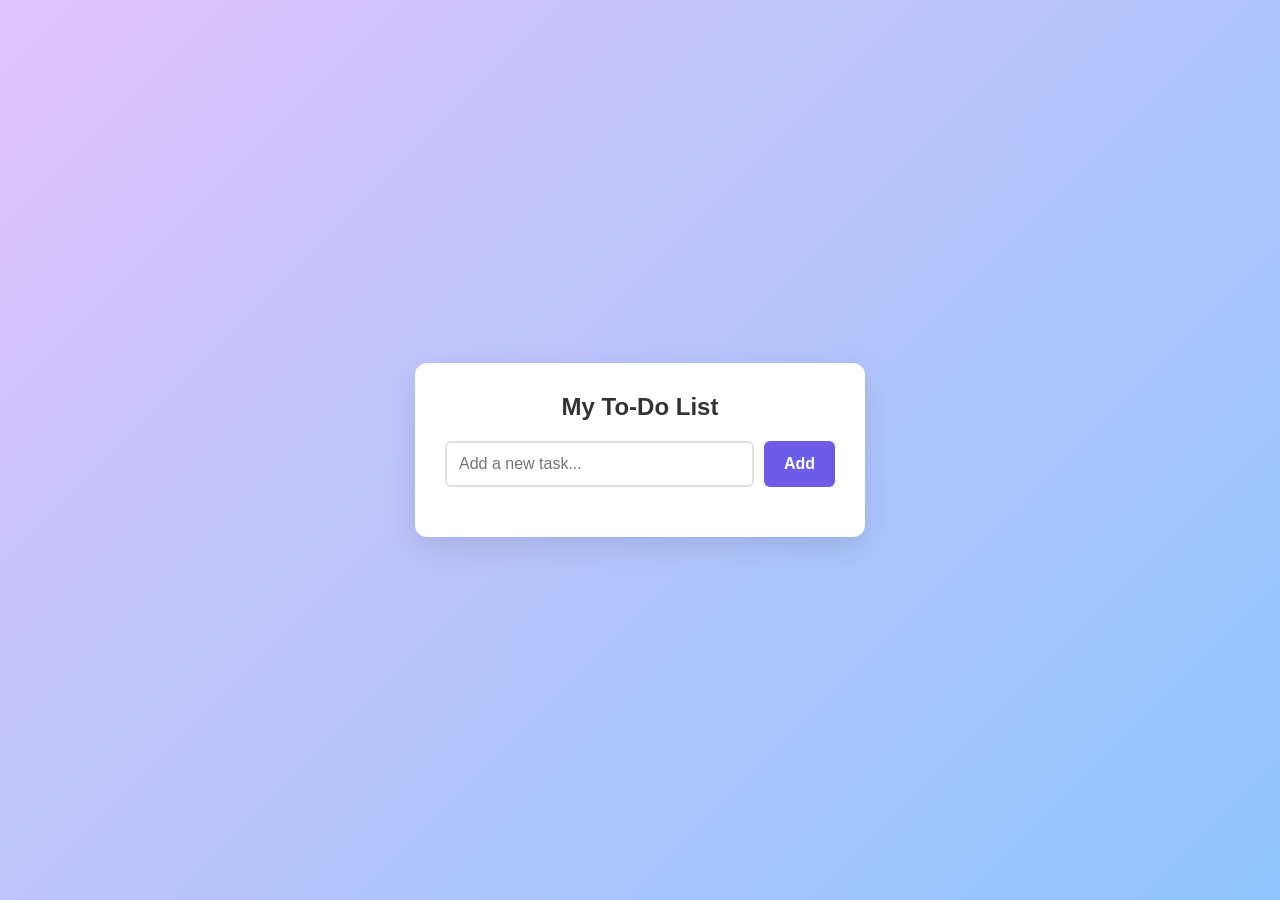
==== index.html @ 4f43413e "Create index.html" ====
<!DOCTYPE html>
<html lang="en">
<head>
    <meta charset="UTF-8">
    <meta name="viewport" content="width=device-width, initial-scale=1.0">
    <title>Modern To-Do List</title>
    <style>
        * {
            margin: 0;
            padding: 0;
            box-sizing: border-box;
            font-family: 'Segoe UI', Tahoma, Geneva, Verdana, sans-serif;
        }

        body {
            background: linear-gradient(135deg, #e0c3fc 0%, #8ec5fc 100%);
            min-height: 100vh;
            display: flex;
            justify-content: center;
            align-items: center;
            padding: 20px;
        }

        .todo-container {
            background: #ffffff;
            width: 100%;
            max-width: 450px;
            padding: 30px;
            border-radius: 12px;
            box-shadow: 0 10px 30px rgba(0, 0, 0, 0.1);
        }

        h2 {
            color: #333;
            margin-bottom: 20px;
            text-align: center;
        }

        .input-section {
            display: flex;
            gap: 10px;
            margin-bottom: 20px;
        }

        #task-input {
            flex: 1;
            padding: 12px;
            border: 2px solid #e0e0e0;
            border-radius: 6px;
            font-size: 16px;
            outline: none;
            transition: border-color 0.3s;
        }

        #task-input:focus {
            border-color: #8ec5fc;
        }

        #add-btn {
            background-color: #6c5ce7;
            color: white;
            border: none;
            padding: 12px 20px;
            border-radius: 6px;
            font-size: 16px;
            cursor: pointer;
            font-weight: 600;
            transition: background 0.3s;
        }

        #add-btn:hover {
            background-color: #5b4bc4;
        }

        #task-list {
            list-style: none;
        }

        .task-item {
            display: flex;
            justify-content: space-between;
            align-items: center;
            background: #f9f9f9;
            padding: 12px;
            border-radius: 6px;
            margin-bottom: 10px;
            border-left: 4px solid #6c5ce7;
            transition: all 0.3s ease;
        }

        .task-item.completed {
            border-left-color: #2ecc71;
            background: #f0fbf5;
            opacity: 0.7;
        }

        .task-item.completed .task-text {
            text-decoration: line-through;
            color: #7f8c8d;
        }

        .task-text {
            flex: 1;
            cursor: pointer;
            margin-right: 10px;
            font-size: 16px;
            word-break: break-all;
        }

        .delete-btn {
            background-color: #ff7675;
            color: white;
            border: none;
            padding: 6px 12px;
            border-radius: 4px;
            cursor: pointer;
            font-size: 14px;
            transition: background 0.3s;
        }

        .delete-btn:hover {
            background-color: #e84393;
        }
    </style>
</head>
<body>

    <div class="todo-container">
        <h2>My To-Do List</h2>
        
        <div class="input-section">
            <input type="text" id="task-input" placeholder="Add a new task..." autocomplete="off">
            <button id="add-btn">Add</button>
        </div>

        <ul id="task-list">
            <!-- Tasks will be added here dynamically -->
        </ul>
    </div>

    <script>
        // DOM Elements
        const taskInput = document.getElementById('task-input');
        const addBtn = document.getElementById('add-btn');
        const taskList = document.getElementById('task-list');

        // Add Task Function
        function addTask() {
            const taskInputValue = taskInput.value.trim();

            if (taskInputValue === '') {
                alert('Please enter a task!');
                return;
            }

            // Create list item (li)
            const li = document.createElement('li');
            li.className = 'task-item';

            // Create span for task text
            const taskText = document.createElement('span');
            taskText.className = 'task-text';
            taskText.innerText = taskInputValue;
            
            // Toggle complete on click
            taskText.addEventListener('click', () => {
                li.classList.toggle('completed');
            });

            // Create delete button
            const deleteBtn = document.createElement('button');
            deleteBtn.className = 'delete-btn';
            deleteBtn.innerText = 'Delete';
            
            // Delete task on click
            deleteBtn.addEventListener('click', () => {
                li.remove();
            });

            // Append elements
            li.appendChild(taskText);
            li.appendChild(deleteBtn);
            taskList.appendChild(li);

            // Clear input box
            taskInput.value = '';
            taskInput.focus();
        }

        // Event Listeners
        addBtn.addEventListener('click', addTask);

        // Allow pressing "Enter" key to add task
        taskInput.addEventListener('keypress', (e) => {
            if (e.key === 'Enter') {
                addTask();
            }
        });
    </script>

</body>
</html>
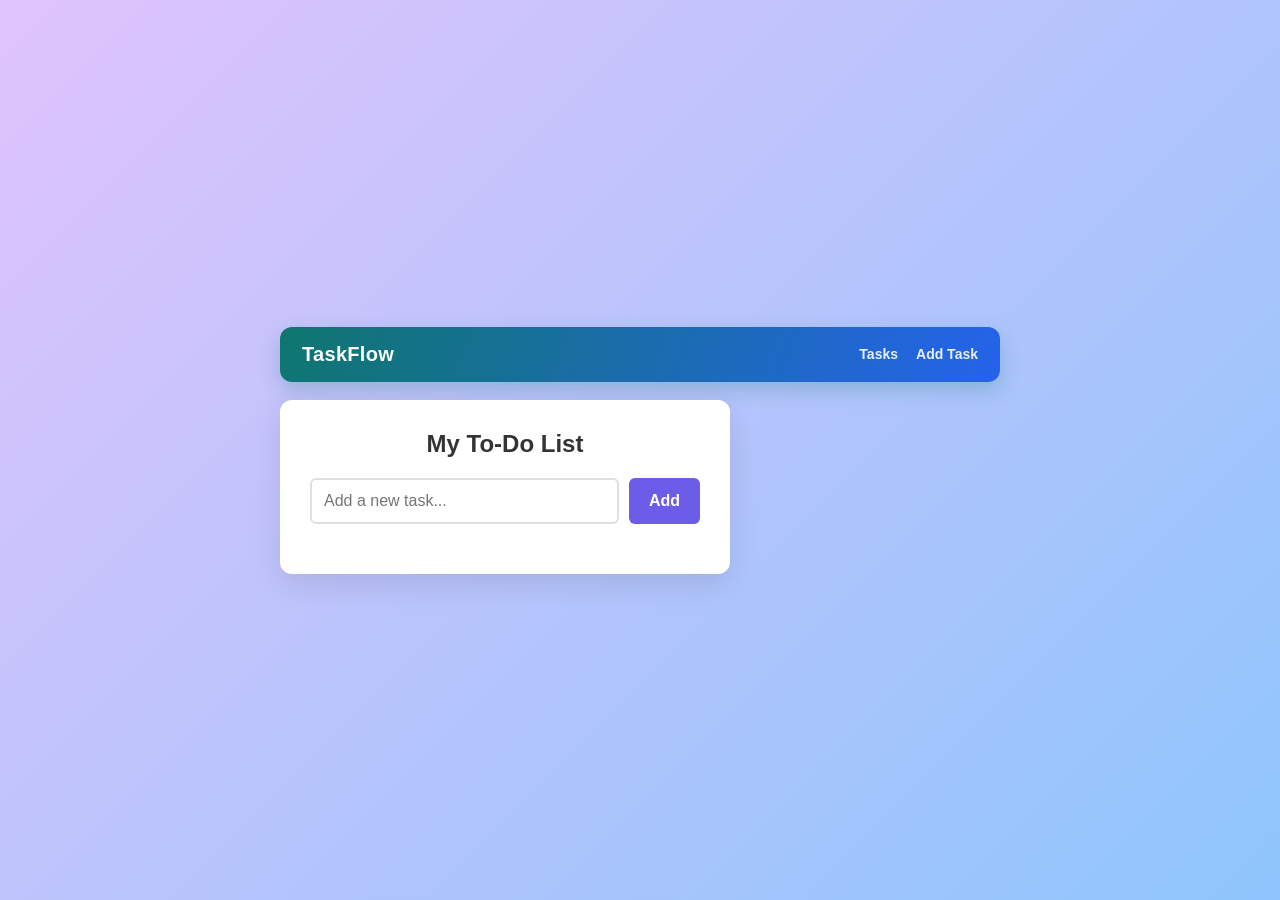
==== commit 06b8754c: "Update index.html" ====
--- a/index.html
+++ b/index.html
@@ -21,6 +21,49 @@
             padding: 20px;
         }
 
+        .app-shell {
+            width: 100%;
+            max-width: 720px;
+        }
+
+        .navbar {
+            display: flex;
+            justify-content: space-between;
+            align-items: center;
+            gap: 20px;
+            margin-bottom: 18px;
+            padding: 16px 22px;
+            color: #ffffff;
+            background: linear-gradient(110deg, #0f766e, #2563eb);
+            border-radius: 12px;
+            box-shadow: 0 8px 20px rgba(15, 118, 110, 0.25);
+        }
+
+        .brand {
+            font-size: 20px;
+            font-weight: 700;
+            letter-spacing: 0.3px;
+        }
+
+        .nav-links {
+            display: flex;
+            gap: 18px;
+            list-style: none;
+        }
+
+        .nav-links a {
+            color: #ffffff;
+            font-size: 14px;
+            font-weight: 600;
+            text-decoration: none;
+            opacity: 0.9;
+            transition: opacity 0.3s;
+        }
+
+        .nav-links a:hover {
+            opacity: 1;
+        }
+
         .todo-container {
             background: #ffffff;
             width: 100%;
@@ -121,21 +164,43 @@
         .delete-btn:hover {
             background-color: #e84393;
         }
+
+        @media (max-width: 480px) {
+            .navbar {
+                align-items: flex-start;
+                flex-direction: column;
+                gap: 10px;
+            }
+
+            .nav-links {
+                gap: 14px;
+            }
+        }
     </style>
 </head>
 <body>
 
-    <div class="todo-container">
-        <h2>My To-Do List</h2>
-        
-        <div class="input-section">
-            <input type="text" id="task-input" placeholder="Add a new task..." autocomplete="off">
-            <button id="add-btn">Add</button>
+    <div class="app-shell">
+        <nav class="navbar" aria-label="Main navigation">
+            <div class="brand">TaskFlow</div>
+            <ul class="nav-links">
+                <li><a href="#task-list">Tasks</a></li>
+                <li><a href="#task-input">Add Task</a></li>
+            </ul>
+        </nav>
+
+        <div class="todo-container">
+            <h2>My To-Do List</h2>
+            
+            <div class="input-section">
+                <input type="text" id="task-input" placeholder="Add a new task..." autocomplete="off">
+                <button id="add-btn">Add</button>
+            </div>
+
+            <ul id="task-list">
+                <!-- Tasks will be added here dynamically -->
+            </ul>
         </div>
-
-        <ul id="task-list">
-            <!-- Tasks will be added here dynamically -->
-        </ul>
     </div>
 
     <script>
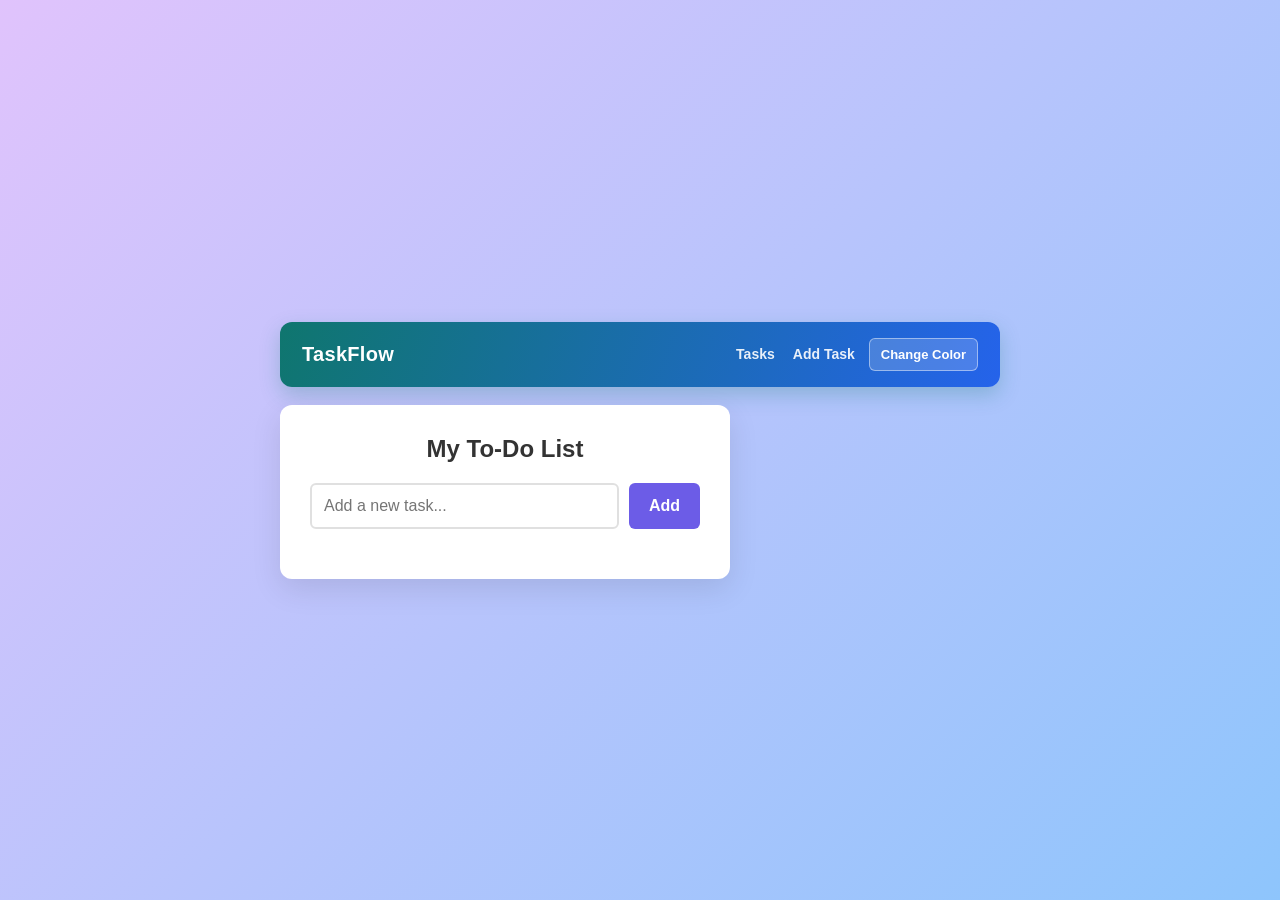
==== commit f004b440: "added navbar and animations" ====
--- a/index.html
+++ b/index.html
@@ -19,6 +19,31 @@
             justify-content: center;
             align-items: center;
             padding: 20px;
+            transition: background 0.6s ease;
+        }
+
+        body.theme-sunset {
+            background: linear-gradient(135deg, #ffd6a5 0%, #ff8fab 100%);
+        }
+
+        body.theme-forest {
+            background: linear-gradient(135deg, #d8f3dc 0%, #74c69d 100%);
+        }
+
+        body.theme-sunset .navbar {
+            background: linear-gradient(110deg, #e85d04, #d00000);
+        }
+
+        body.theme-forest .navbar {
+            background: linear-gradient(110deg, #2d6a4f, #1b4332);
+        }
+
+        body.theme-sunset #add-btn {
+            background-color: #e85d04;
+        }
+
+        body.theme-forest #add-btn {
+            background-color: #2d6a4f;
         }
 
         .app-shell {
@@ -37,12 +62,29 @@
             background: linear-gradient(110deg, #0f766e, #2563eb);
             border-radius: 12px;
             box-shadow: 0 8px 20px rgba(15, 118, 110, 0.25);
+            animation: navReveal 0.7s ease both;
+            overflow: hidden;
+            position: relative;
+        }
+
+        .navbar::after {
+            background: rgba(255, 255, 255, 0.22);
+            content: '';
+            height: 150%;
+            left: -35%;
+            position: absolute;
+            top: -25%;
+            transform: rotate(20deg);
+            width: 18%;
+            animation: navShimmer 4s ease-in-out infinite;
+            pointer-events: none;
         }
 
         .brand {
             font-size: 20px;
             font-weight: 700;
             letter-spacing: 0.3px;
+            animation: brandFloat 3s ease-in-out infinite;
         }
 
         .nav-links {
@@ -64,6 +106,31 @@
             opacity: 1;
         }
 
+        .nav-actions {
+            display: flex;
+            align-items: center;
+            gap: 14px;
+            position: relative;
+            z-index: 1;
+        }
+
+        #color-btn {
+            background: rgba(255, 255, 255, 0.18);
+            border: 1px solid rgba(255, 255, 255, 0.45);
+            border-radius: 6px;
+            color: #ffffff;
+            cursor: pointer;
+            font-size: 13px;
+            font-weight: 600;
+            padding: 8px 11px;
+            transition: background 0.3s, transform 0.3s;
+        }
+
+        #color-btn:hover {
+            background: rgba(255, 255, 255, 0.3);
+            transform: translateY(-2px);
+        }
+
         .todo-container {
             background: #ffffff;
             width: 100%;
@@ -71,6 +138,7 @@
             padding: 30px;
             border-radius: 12px;
             box-shadow: 0 10px 30px rgba(0, 0, 0, 0.1);
+            animation: panelReveal 0.7s 0.15s ease both;
         }
 
         h2 {
@@ -129,6 +197,7 @@
             margin-bottom: 10px;
             border-left: 4px solid #6c5ce7;
             transition: all 0.3s ease;
+            animation: taskReveal 0.35s ease both;
         }
 
         .task-item.completed {
@@ -165,6 +234,40 @@
             background-color: #e84393;
         }
 
+        @keyframes navReveal {
+            from { opacity: 0; transform: translateY(-18px); }
+            to { opacity: 1; transform: translateY(0); }
+        }
+
+        @keyframes panelReveal {
+            from { opacity: 0; transform: translateY(18px); }
+            to { opacity: 1; transform: translateY(0); }
+        }
+
+        @keyframes taskReveal {
+            from { opacity: 0; transform: translateX(-12px); }
+            to { opacity: 1; transform: translateX(0); }
+        }
+
+        @keyframes brandFloat {
+            0%, 100% { transform: translateY(0); }
+            50% { transform: translateY(-2px); }
+        }
+
+        @keyframes navShimmer {
+            0%, 35% { left: -35%; }
+            70%, 100% { left: 120%; }
+        }
+
+        @media (prefers-reduced-motion: reduce) {
+            *, *::before, *::after {
+                animation-duration: 0.01ms !important;
+                animation-iteration-count: 1 !important;
+                scroll-behavior: auto !important;
+                transition-duration: 0.01ms !important;
+            }
+        }
+
         @media (max-width: 480px) {
             .navbar {
                 align-items: flex-start;
@@ -183,10 +286,13 @@
     <div class="app-shell">
         <nav class="navbar" aria-label="Main navigation">
             <div class="brand">TaskFlow</div>
-            <ul class="nav-links">
-                <li><a href="#task-list">Tasks</a></li>
-                <li><a href="#task-input">Add Task</a></li>
-            </ul>
+            <div class="nav-actions">
+                <ul class="nav-links">
+                    <li><a href="#task-list">Tasks</a></li>
+                    <li><a href="#task-input">Add Task</a></li>
+                </ul>
+                <button id="color-btn" type="button" aria-label="Change navbar color">Change Color</button>
+            </div>
         </nav>
 
         <div class="todo-container">
@@ -208,6 +314,9 @@
         const taskInput = document.getElementById('task-input');
         const addBtn = document.getElementById('add-btn');
         const taskList = document.getElementById('task-list');
+        const colorBtn = document.getElementById('color-btn');
+        const themes = ['', 'theme-sunset', 'theme-forest'];
+        let themeIndex = 0;
 
         // Add Task Function
         function addTask() {
@@ -252,6 +361,14 @@
             taskInput.focus();
         }
 
+        // Cycle through the available color palettes.
+        colorBtn.addEventListener('click', () => {
+            document.body.classList.remove(...themes.filter(Boolean));
+            themeIndex = (themeIndex + 1) % themes.length;
+            document.body.classList.add(themes[themeIndex]);
+            colorBtn.textContent = themeIndex === 0 ? 'Change Color' : 'Color ' + (themeIndex + 1);
+        });
+
         // Event Listeners
         addBtn.addEventListener('click', addTask);
 
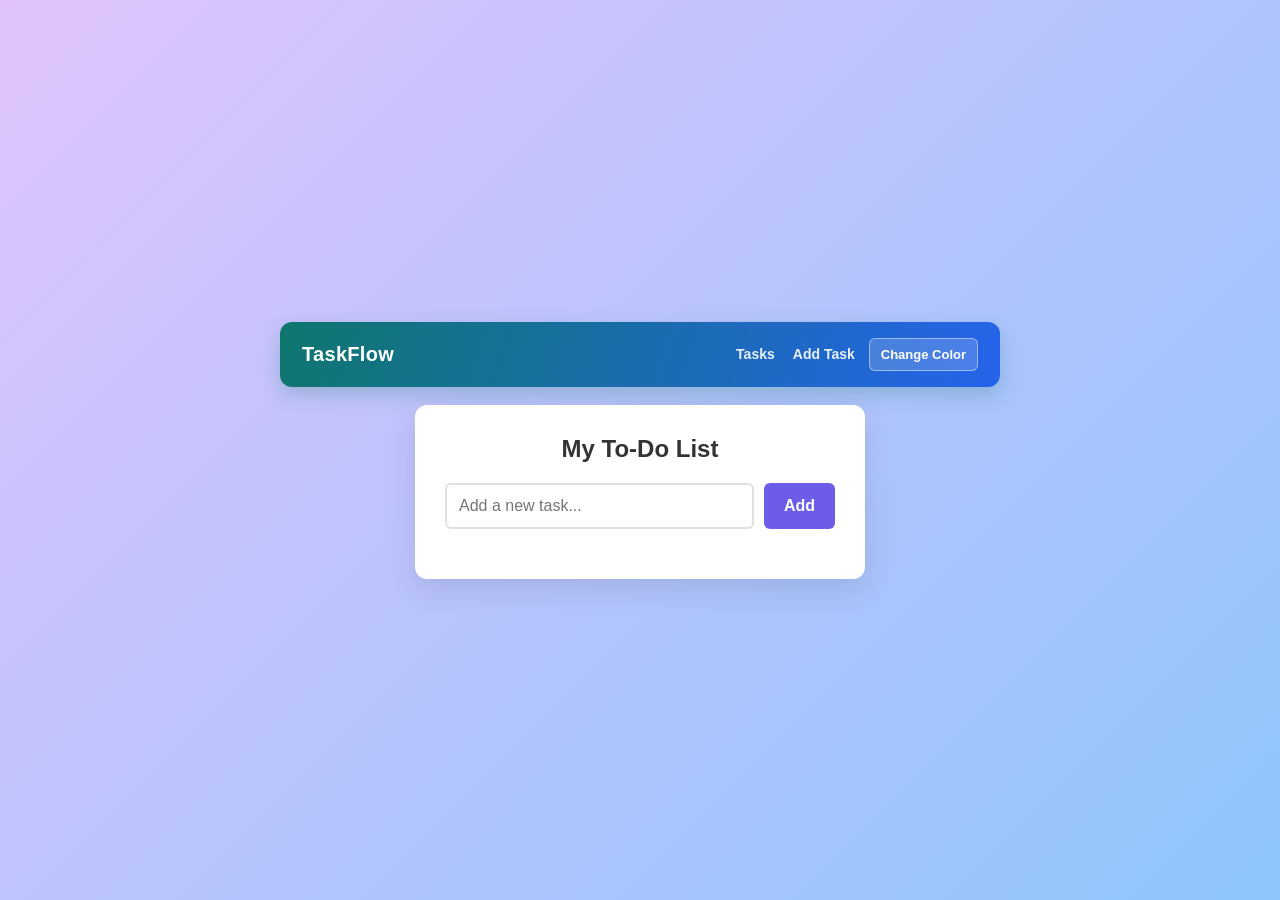
==== commit dbc8afca: "added mongo db" ====
--- a/index.html
+++ b/index.html
@@ -1,384 +1,172 @@
 <!DOCTYPE html>
 <html lang="en">
 <head>
-    <meta charset="UTF-8">
-    <meta name="viewport" content="width=device-width, initial-scale=1.0">
-    <title>Modern To-Do List</title>
-    <style>
-        * {
-            margin: 0;
-            padding: 0;
-            box-sizing: border-box;
-            font-family: 'Segoe UI', Tahoma, Geneva, Verdana, sans-serif;
-        }
-
-        body {
-            background: linear-gradient(135deg, #e0c3fc 0%, #8ec5fc 100%);
-            min-height: 100vh;
-            display: flex;
-            justify-content: center;
-            align-items: center;
-            padding: 20px;
-            transition: background 0.6s ease;
-        }
-
-        body.theme-sunset {
-            background: linear-gradient(135deg, #ffd6a5 0%, #ff8fab 100%);
-        }
-
-        body.theme-forest {
-            background: linear-gradient(135deg, #d8f3dc 0%, #74c69d 100%);
-        }
-
-        body.theme-sunset .navbar {
-            background: linear-gradient(110deg, #e85d04, #d00000);
-        }
-
-        body.theme-forest .navbar {
-            background: linear-gradient(110deg, #2d6a4f, #1b4332);
-        }
-
-        body.theme-sunset #add-btn {
-            background-color: #e85d04;
-        }
-
-        body.theme-forest #add-btn {
-            background-color: #2d6a4f;
-        }
-
-        .app-shell {
-            width: 100%;
-            max-width: 720px;
-        }
-
-        .navbar {
-            display: flex;
-            justify-content: space-between;
-            align-items: center;
-            gap: 20px;
-            margin-bottom: 18px;
-            padding: 16px 22px;
-            color: #ffffff;
-            background: linear-gradient(110deg, #0f766e, #2563eb);
-            border-radius: 12px;
-            box-shadow: 0 8px 20px rgba(15, 118, 110, 0.25);
-            animation: navReveal 0.7s ease both;
-            overflow: hidden;
-            position: relative;
-        }
-
-        .navbar::after {
-            background: rgba(255, 255, 255, 0.22);
-            content: '';
-            height: 150%;
-            left: -35%;
-            position: absolute;
-            top: -25%;
-            transform: rotate(20deg);
-            width: 18%;
-            animation: navShimmer 4s ease-in-out infinite;
-            pointer-events: none;
-        }
-
-        .brand {
-            font-size: 20px;
-            font-weight: 700;
-            letter-spacing: 0.3px;
-            animation: brandFloat 3s ease-in-out infinite;
-        }
-
-        .nav-links {
-            display: flex;
-            gap: 18px;
-            list-style: none;
-        }
-
-        .nav-links a {
-            color: #ffffff;
-            font-size: 14px;
-            font-weight: 600;
-            text-decoration: none;
-            opacity: 0.9;
-            transition: opacity 0.3s;
-        }
-
-        .nav-links a:hover {
-            opacity: 1;
-        }
-
-        .nav-actions {
-            display: flex;
-            align-items: center;
-            gap: 14px;
-            position: relative;
-            z-index: 1;
-        }
-
-        #color-btn {
-            background: rgba(255, 255, 255, 0.18);
-            border: 1px solid rgba(255, 255, 255, 0.45);
-            border-radius: 6px;
-            color: #ffffff;
-            cursor: pointer;
-            font-size: 13px;
-            font-weight: 600;
-            padding: 8px 11px;
-            transition: background 0.3s, transform 0.3s;
-        }
-
-        #color-btn:hover {
-            background: rgba(255, 255, 255, 0.3);
-            transform: translateY(-2px);
-        }
-
-        .todo-container {
-            background: #ffffff;
-            width: 100%;
-            max-width: 450px;
-            padding: 30px;
-            border-radius: 12px;
-            box-shadow: 0 10px 30px rgba(0, 0, 0, 0.1);
-            animation: panelReveal 0.7s 0.15s ease both;
-        }
-
-        h2 {
-            color: #333;
-            margin-bottom: 20px;
-            text-align: center;
-        }
-
-        .input-section {
-            display: flex;
-            gap: 10px;
-            margin-bottom: 20px;
-        }
-
-        #task-input {
-            flex: 1;
-            padding: 12px;
-            border: 2px solid #e0e0e0;
-            border-radius: 6px;
-            font-size: 16px;
-            outline: none;
-            transition: border-color 0.3s;
-        }
-
-        #task-input:focus {
-            border-color: #8ec5fc;
-        }
-
-        #add-btn {
-            background-color: #6c5ce7;
-            color: white;
-            border: none;
-            padding: 12px 20px;
-            border-radius: 6px;
-            font-size: 16px;
-            cursor: pointer;
-            font-weight: 600;
-            transition: background 0.3s;
-        }
-
-        #add-btn:hover {
-            background-color: #5b4bc4;
-        }
-
-        #task-list {
-            list-style: none;
-        }
-
-        .task-item {
-            display: flex;
-            justify-content: space-between;
-            align-items: center;
-            background: #f9f9f9;
-            padding: 12px;
-            border-radius: 6px;
-            margin-bottom: 10px;
-            border-left: 4px solid #6c5ce7;
-            transition: all 0.3s ease;
-            animation: taskReveal 0.35s ease both;
-        }
-
-        .task-item.completed {
-            border-left-color: #2ecc71;
-            background: #f0fbf5;
-            opacity: 0.7;
-        }
-
-        .task-item.completed .task-text {
-            text-decoration: line-through;
-            color: #7f8c8d;
-        }
-
-        .task-text {
-            flex: 1;
-            cursor: pointer;
-            margin-right: 10px;
-            font-size: 16px;
-            word-break: break-all;
-        }
-
-        .delete-btn {
-            background-color: #ff7675;
-            color: white;
-            border: none;
-            padding: 6px 12px;
-            border-radius: 4px;
-            cursor: pointer;
-            font-size: 14px;
-            transition: background 0.3s;
-        }
-
-        .delete-btn:hover {
-            background-color: #e84393;
-        }
-
-        @keyframes navReveal {
-            from { opacity: 0; transform: translateY(-18px); }
-            to { opacity: 1; transform: translateY(0); }
-        }
-
-        @keyframes panelReveal {
-            from { opacity: 0; transform: translateY(18px); }
-            to { opacity: 1; transform: translateY(0); }
-        }
-
-        @keyframes taskReveal {
-            from { opacity: 0; transform: translateX(-12px); }
-            to { opacity: 1; transform: translateX(0); }
-        }
-
-        @keyframes brandFloat {
-            0%, 100% { transform: translateY(0); }
-            50% { transform: translateY(-2px); }
-        }
-
-        @keyframes navShimmer {
-            0%, 35% { left: -35%; }
-            70%, 100% { left: 120%; }
-        }
-
-        @media (prefers-reduced-motion: reduce) {
-            *, *::before, *::after {
-                animation-duration: 0.01ms !important;
-                animation-iteration-count: 1 !important;
-                scroll-behavior: auto !important;
-                transition-duration: 0.01ms !important;
-            }
-        }
-
-        @media (max-width: 480px) {
-            .navbar {
-                align-items: flex-start;
-                flex-direction: column;
-                gap: 10px;
-            }
-
-            .nav-links {
-                gap: 14px;
-            }
-        }
-    </style>
+  <meta charset="UTF-8">
+  <meta name="viewport" content="width=device-width, initial-scale=1.0">
+  <title>Modern To-Do List (Persistent)</title>
+  <style>
+    * { margin: 0; padding: 0; box-sizing: border-box; font-family: 'Segoe UI', Tahoma, Geneva, Verdana, sans-serif; }
+    body { background: linear-gradient(135deg, #e0c3fc 0%, #8ec5fc 100%); min-height: 100vh; display: flex; justify-content: center; align-items: center; padding: 20px; transition: background 0.6s ease; }
+    body.theme-sunset { background: linear-gradient(135deg, #ffd6a5 0%, #ff8fab 100%); }
+    body.theme-forest { background: linear-gradient(135deg, #d8f3dc 0%, #74c69d 100%); }
+    body.theme-sunset .navbar { background: linear-gradient(110deg, #e85d04, #d00000); }
+    body.theme-forest .navbar { background: linear-gradient(110deg, #2d6a4f, #1b4332); }
+    body.theme-sunset #add-btn { background-color: #e85d04; }
+    body.theme-forest #add-btn { background-color: #2d6a4f; }
+    .app-shell { width: 100%; max-width: 720px; }
+    .navbar { display: flex; justify-content: space-between; align-items: center; gap: 20px; margin-bottom: 18px; padding: 16px 22px; color: #ffffff; background: linear-gradient(110deg, #0f766e, #2563eb); border-radius: 12px; box-shadow: 0 8px 20px rgba(15, 118, 110, 0.25); animation: navReveal 0.7s ease both; overflow: hidden; position: relative; }
+    .navbar::after { background: rgba(255, 255, 255, 0.22); content: ''; height: 150%; left: -35%; position: absolute; top: -25%; transform: rotate(20deg); width: 18%; animation: navShimmer 4s ease-in-out infinite; pointer-events: none; }
+    .brand { font-size: 20px; font-weight: 700; letter-spacing: 0.3px; animation: brandFloat 3s ease-in-out infinite; }
+    .nav-links { display: flex; gap: 18px; list-style: none; }
+    .nav-links a { color: #ffffff; font-size: 14px; font-weight: 600; text-decoration: none; opacity: 0.9; transition: opacity 0.3s; }
+    .nav-links a:hover { opacity: 1; }
+    .nav-actions { display: flex; align-items: center; gap: 14px; position: relative; z-index: 1; }
+    #color-btn { background: rgba(255, 255, 255, 0.18); border: 1px solid rgba(255, 255, 255, 0.45); border-radius: 6px; color: #ffffff; cursor: pointer; font-size: 13px; font-weight: 600; padding: 8px 11px; transition: background 0.3s, transform 0.3s; }
+    #color-btn:hover { background: rgba(255, 255, 255, 0.3); transform: translateY(-2px); }
+    .todo-container { background: #ffffff; width: 100%; max-width: 450px; padding: 30px; border-radius: 12px; box-shadow: 0 10px 30px rgba(0, 0, 0, 0.1); margin: 0 auto; animation: panelReveal 0.7s 0.15s ease both; }
+    h2 { color: #333; margin-bottom: 20px; text-align: center; }
+    .input-section { display: flex; gap: 10px; margin-bottom: 20px; }
+    #task-input { flex: 1; padding: 12px; border: 2px solid #e0e0e0; border-radius: 6px; font-size: 16px; outline: none; transition: border-color 0.3s; }
+    #task-input:focus { border-color: #8ec5fc; }
+    #add-btn { background-color: #6c5ce7; color: white; border: none; padding: 12px 20px; border-radius: 6px; font-size: 16px; cursor: pointer; font-weight: 600; transition: background 0.3s; }
+    #add-btn:hover { background-color: #5b4bc4; }
+    #task-list { list-style: none; }
+    .task-item { display: flex; justify-content: space-between; align-items: center; background: #f9f9f9; padding: 12px; border-radius: 6px; margin-bottom: 10px; border-left: 4px solid #6c5ce7; transition: all 0.3s ease; animation: taskReveal 0.35s ease both; }
+    .task-item.completed { border-left-color: #2ecc71; background: #f0fbf5; opacity: 0.7; }
+    .task-item.completed .task-text { text-decoration: line-through; color: #7f8c8d; }
+    .task-text { flex: 1; cursor: pointer; margin-right: 10px; font-size: 16px; word-break: break-all; }
+    .delete-btn { background-color: #ff7675; color: white; border: none; padding: 6px 12px; border-radius: 4px; cursor: pointer; font-size: 14px; transition: background 0.3s; }
+    .delete-btn:hover { background-color: #e84393; }
+    @keyframes navReveal { from { opacity: 0; transform: translateY(-18px); } to { opacity: 1; transform: translateY(0); } }
+    @keyframes panelReveal { from { opacity: 0; transform: translateY(18px); } to { opacity: 1; transform: translateY(0); } }
+    @keyframes taskReveal { from { opacity: 0; transform: translateX(-12px); } to { opacity: 1; transform: translateX(0); } }
+    @keyframes brandFloat { 0%, 100% { transform: translateY(0); } 50% { transform: translateY(-2px); } }
+    @keyframes navShimmer { 0%, 35% { left: -35%; } 70%, 100% { left: 120%; } }
+    @media (prefers-reduced-motion: reduce) { *, *::before, *::after { animation-duration: 0.01ms !important; animation-iteration-count: 1 !important; scroll-behavior: auto !important; transition-duration: 0.01ms !important; } }
+    @media (max-width: 480px) { .navbar { align-items: flex-start; flex-direction: column; gap: 10px; } .nav-links { gap: 14px; } }
+  </style>
 </head>
 <body>
+  <div class="app-shell">
+    <nav class="navbar" aria-label="Main navigation">
+      <div class="brand">TaskFlow</div>
+      <div class="nav-actions">
+        <ul class="nav-links">
+          <li><a href="#task-list">Tasks</a></li>
+          <li><a href="#task-input">Add Task</a></li>
+        </ul>
+        <button id="color-btn" type="button" aria-label="Change navbar color">Change Color</button>
+      </div>
+    </nav>
+    <div class="todo-container">
+      <h2>My To-Do List</h2>
+      <div class="input-section">
+        <input type="text" id="task-input" placeholder="Add a new task..." autocomplete="off">
+        <button id="add-btn">Add</button>
+      </div>
+      <ul id="task-list"><!-- Managed Dynamically --></ul>
+    </div>
+  </div>
 
-    <div class="app-shell">
-        <nav class="navbar" aria-label="Main navigation">
-            <div class="brand">TaskFlow</div>
-            <div class="nav-actions">
-                <ul class="nav-links">
-                    <li><a href="#task-list">Tasks</a></li>
-                    <li><a href="#task-input">Add Task</a></li>
-                </ul>
-                <button id="color-btn" type="button" aria-label="Change navbar color">Change Color</button>
-            </div>
-        </nav>
+  <script>
+    const taskInput = document.getElementById('task-input');
+    const addBtn = document.getElementById('add-btn');
+    const taskList = document.getElementById('task-list');
+    const colorBtn = document.getElementById('color-btn');
+    const themes = ['', 'theme-sunset', 'theme-forest'];
+    let themeIndex = 0;
 
-        <div class="todo-container">
-            <h2>My To-Do List</h2>
-            
-            <div class="input-section">
-                <input type="text" id="task-input" placeholder="Add a new task..." autocomplete="off">
-                <button id="add-btn">Add</button>
-            </div>
+    // Fetch existing tasks from database on startup
+    async function fetchTasks() {
+      try {
+        const res = await fetch('/api/tasks');
+        const tasks = await res.json();
+        taskList.innerHTML = '';
+        tasks.forEach(task => renderTaskElement(task));
+      } catch (err) {
+        console.error('Error fetching tasks:', err);
+      }
+    }
 
-            <ul id="task-list">
-                <!-- Tasks will be added here dynamically -->
-            </ul>
-        </div>
-    </div>
+    // Dom Creation separation
+    function renderTaskElement(task) {
+      const li = document.createElement('li');
+      li.className = `task-item ${task.completed ? 'completed' : ''}`;
+      li.dataset.id = task._id;
 
-    <script>
-        // DOM Elements
-        const taskInput = document.getElementById('task-input');
-        const addBtn = document.getElementById('add-btn');
-        const taskList = document.getElementById('task-list');
-        const colorBtn = document.getElementById('color-btn');
-        const themes = ['', 'theme-sunset', 'theme-forest'];
-        let themeIndex = 0;
+      const taskText = document.createElement('span');
+      taskText.className = 'task-text';
+      taskText.innerText = task.text;
 
-        // Add Task Function
-        function addTask() {
-            const taskInputValue = taskInput.value.trim();
+      taskText.addEventListener('click', () => toggleTask(task._id, li));
 
-            if (taskInputValue === '') {
-                alert('Please enter a task!');
-                return;
-            }
+      const deleteBtn = document.createElement('button');
+      deleteBtn.className = 'delete-btn';
+      deleteBtn.innerText = 'Delete';
+      deleteBtn.addEventListener('click', () => deleteTask(task._id, li));
 
-            // Create list item (li)
-            const li = document.createElement('li');
-            li.className = 'task-item';
+      li.appendChild(taskText);
+      li.appendChild(deleteBtn);
+      taskList.appendChild(li);
+    }
 
-            // Create span for task text
-            const taskText = document.createElement('span');
-            taskText.className = 'task-text';
-            taskText.innerText = taskInputValue;
-            
-            // Toggle complete on click
-            taskText.addEventListener('click', () => {
-                li.classList.toggle('completed');
-            });
+    // Create via API
+    async function addTask() {
+      const text = taskInput.value.trim();
+      if (!text) return;
 
-            // Create delete button
-            const deleteBtn = document.createElement('button');
-            deleteBtn.className = 'delete-btn';
-            deleteBtn.innerText = 'Delete';
-            
-            // Delete task on click
-            deleteBtn.addEventListener('click', () => {
-                li.remove();
-            });
+      try {
+        const res = await fetch('/api/tasks', {
+          method: 'POST',
+          headers: { 'Content-Type': 'application/json' },
+          body: JSON.stringify({ text })
+        });
+        const newTask = await res.json();
+        renderTaskElement(newTask);
+        taskInput.value = '';
+        taskInput.focus();
+      } catch (err) {
+        console.error('Error saving task:', err);
+      }
+    }
 
-            // Append elements
-            li.appendChild(taskText);
-            li.appendChild(deleteBtn);
-            taskList.appendChild(li);
+    // Toggle status via API
+    async function toggleTask(id, element) {
+      try {
+        const res = await fetch(`/api/tasks/${id}`, { method: 'PATCH' });
+        if (res.ok) {
+          element.classList.toggle('completed');
+        }
+      } catch (err) {
+        console.error('Error updating task:', err);
+      }
+    }
 
-            // Clear input box
-            taskInput.value = '';
-            taskInput.focus();
+    // Delete via API
+    async function deleteTask(id, element) {
+      try {
+        const res = await fetch(`/api/tasks/${id}`, { method: 'DELETE' });
+        if (res.ok) {
+          element.remove();
         }
+      } catch (err) {
+        console.error('Error deleting task:', err);
+      }
+    }
 
-        // Cycle through the available color palettes.
-        colorBtn.addEventListener('click', () => {
-            document.body.classList.remove(...themes.filter(Boolean));
-            themeIndex = (themeIndex + 1) % themes.length;
-            document.body.classList.add(themes[themeIndex]);
-            colorBtn.textContent = themeIndex === 0 ? 'Change Color' : 'Color ' + (themeIndex + 1);
-        });
+    // Color switcher
+    colorBtn.addEventListener('click', () => {
+      document.body.classList.remove(...themes.filter(Boolean));
+      themeIndex = (themeIndex + 1) % themes.length;
+      document.body.classList.add(themes[themeIndex]);
+      colorBtn.textContent = themeIndex === 0 ? 'Change Color' : 'Color ' + (themeIndex + 1);
+    });
 
-        // Event Listeners
-        addBtn.addEventListener('click', addTask);
+    addBtn.addEventListener('click', addTask);
+    taskInput.addEventListener('keypress', (e) => { if (e.key === 'Enter') addTask(); });
 
-        // Allow pressing "Enter" key to add task
-        taskInput.addEventListener('keypress', (e) => {
-            if (e.key === 'Enter') {
-                addTask();
-            }
-        });
-    </script>
-
+    // Initial Load
+    fetchTasks();
+  </script>
 </body>
 </html>
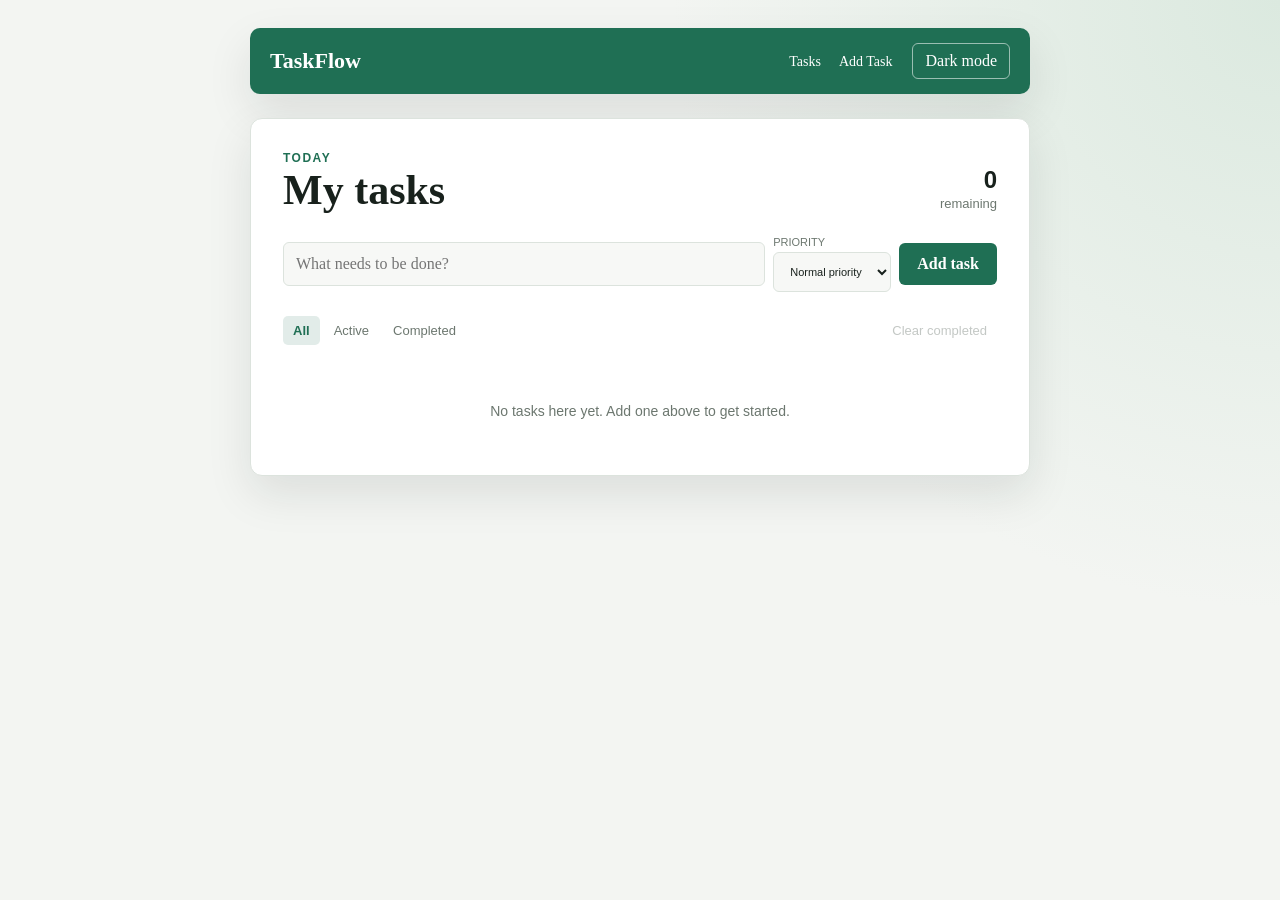
==== commit 059a642b: "updated the to-do list" ====
--- a/index.html
+++ b/index.html
@@ -3,170 +3,144 @@
 <head>
   <meta charset="UTF-8">
   <meta name="viewport" content="width=device-width, initial-scale=1.0">
-  <title>Modern To-Do List (Persistent)</title>
-  <style>
-    * { margin: 0; padding: 0; box-sizing: border-box; font-family: 'Segoe UI', Tahoma, Geneva, Verdana, sans-serif; }
-    body { background: linear-gradient(135deg, #e0c3fc 0%, #8ec5fc 100%); min-height: 100vh; display: flex; justify-content: center; align-items: center; padding: 20px; transition: background 0.6s ease; }
-    body.theme-sunset { background: linear-gradient(135deg, #ffd6a5 0%, #ff8fab 100%); }
-    body.theme-forest { background: linear-gradient(135deg, #d8f3dc 0%, #74c69d 100%); }
-    body.theme-sunset .navbar { background: linear-gradient(110deg, #e85d04, #d00000); }
-    body.theme-forest .navbar { background: linear-gradient(110deg, #2d6a4f, #1b4332); }
-    body.theme-sunset #add-btn { background-color: #e85d04; }
-    body.theme-forest #add-btn { background-color: #2d6a4f; }
-    .app-shell { width: 100%; max-width: 720px; }
-    .navbar { display: flex; justify-content: space-between; align-items: center; gap: 20px; margin-bottom: 18px; padding: 16px 22px; color: #ffffff; background: linear-gradient(110deg, #0f766e, #2563eb); border-radius: 12px; box-shadow: 0 8px 20px rgba(15, 118, 110, 0.25); animation: navReveal 0.7s ease both; overflow: hidden; position: relative; }
-    .navbar::after { background: rgba(255, 255, 255, 0.22); content: ''; height: 150%; left: -35%; position: absolute; top: -25%; transform: rotate(20deg); width: 18%; animation: navShimmer 4s ease-in-out infinite; pointer-events: none; }
-    .brand { font-size: 20px; font-weight: 700; letter-spacing: 0.3px; animation: brandFloat 3s ease-in-out infinite; }
-    .nav-links { display: flex; gap: 18px; list-style: none; }
-    .nav-links a { color: #ffffff; font-size: 14px; font-weight: 600; text-decoration: none; opacity: 0.9; transition: opacity 0.3s; }
-    .nav-links a:hover { opacity: 1; }
-    .nav-actions { display: flex; align-items: center; gap: 14px; position: relative; z-index: 1; }
-    #color-btn { background: rgba(255, 255, 255, 0.18); border: 1px solid rgba(255, 255, 255, 0.45); border-radius: 6px; color: #ffffff; cursor: pointer; font-size: 13px; font-weight: 600; padding: 8px 11px; transition: background 0.3s, transform 0.3s; }
-    #color-btn:hover { background: rgba(255, 255, 255, 0.3); transform: translateY(-2px); }
-    .todo-container { background: #ffffff; width: 100%; max-width: 450px; padding: 30px; border-radius: 12px; box-shadow: 0 10px 30px rgba(0, 0, 0, 0.1); margin: 0 auto; animation: panelReveal 0.7s 0.15s ease both; }
-    h2 { color: #333; margin-bottom: 20px; text-align: center; }
-    .input-section { display: flex; gap: 10px; margin-bottom: 20px; }
-    #task-input { flex: 1; padding: 12px; border: 2px solid #e0e0e0; border-radius: 6px; font-size: 16px; outline: none; transition: border-color 0.3s; }
-    #task-input:focus { border-color: #8ec5fc; }
-    #add-btn { background-color: #6c5ce7; color: white; border: none; padding: 12px 20px; border-radius: 6px; font-size: 16px; cursor: pointer; font-weight: 600; transition: background 0.3s; }
-    #add-btn:hover { background-color: #5b4bc4; }
-    #task-list { list-style: none; }
-    .task-item { display: flex; justify-content: space-between; align-items: center; background: #f9f9f9; padding: 12px; border-radius: 6px; margin-bottom: 10px; border-left: 4px solid #6c5ce7; transition: all 0.3s ease; animation: taskReveal 0.35s ease both; }
-    .task-item.completed { border-left-color: #2ecc71; background: #f0fbf5; opacity: 0.7; }
-    .task-item.completed .task-text { text-decoration: line-through; color: #7f8c8d; }
-    .task-text { flex: 1; cursor: pointer; margin-right: 10px; font-size: 16px; word-break: break-all; }
-    .delete-btn { background-color: #ff7675; color: white; border: none; padding: 6px 12px; border-radius: 4px; cursor: pointer; font-size: 14px; transition: background 0.3s; }
-    .delete-btn:hover { background-color: #e84393; }
-    @keyframes navReveal { from { opacity: 0; transform: translateY(-18px); } to { opacity: 1; transform: translateY(0); } }
-    @keyframes panelReveal { from { opacity: 0; transform: translateY(18px); } to { opacity: 1; transform: translateY(0); } }
-    @keyframes taskReveal { from { opacity: 0; transform: translateX(-12px); } to { opacity: 1; transform: translateX(0); } }
-    @keyframes brandFloat { 0%, 100% { transform: translateY(0); } 50% { transform: translateY(-2px); } }
-    @keyframes navShimmer { 0%, 35% { left: -35%; } 70%, 100% { left: 120%; } }
-    @media (prefers-reduced-motion: reduce) { *, *::before, *::after { animation-duration: 0.01ms !important; animation-iteration-count: 1 !important; scroll-behavior: auto !important; transition-duration: 0.01ms !important; } }
-    @media (max-width: 480px) { .navbar { align-items: flex-start; flex-direction: column; gap: 10px; } .nav-links { gap: 14px; } }
-  </style>
+  <title>TaskFlow | Focused task management</title>
+  <link rel="stylesheet" href="style.css">
 </head>
 <body>
   <div class="app-shell">
     <nav class="navbar" aria-label="Main navigation">
-      <div class="brand">TaskFlow</div>
+      <a class="brand" href="#top">TaskFlow</a>
       <div class="nav-actions">
         <ul class="nav-links">
           <li><a href="#task-list">Tasks</a></li>
           <li><a href="#task-input">Add Task</a></li>
         </ul>
-        <button id="color-btn" type="button" aria-label="Change navbar color">Change Color</button>
+        <button id="theme-btn" class="icon-btn" type="button" aria-label="Switch to dark mode" title="Switch theme">Dark mode</button>
       </div>
     </nav>
-    <div class="todo-container">
-      <h2>My To-Do List</h2>
+    <main class="todo-container" id="top">
+      <header class="list-header">
+        <div><p class="eyebrow">Today</p><h1>My tasks</h1></div>
+        <div class="stats" aria-live="polite"><strong id="remaining-count">0</strong><span>remaining</span></div>
+      </header>
       <div class="input-section">
-        <input type="text" id="task-input" placeholder="Add a new task..." autocomplete="off">
-        <button id="add-btn">Add</button>
+        <input type="text" id="task-input" placeholder="What needs to be done?" maxlength="160" autocomplete="off" aria-label="New task">
+        <label class="priority-control">Priority<select id="priority-input" aria-label="Task priority"><option value="normal">Normal priority</option><option value="high">High priority</option><option value="low">Low priority</option></select></label>
+        <button id="add-btn" type="button">Add task</button>
       </div>
-      <ul id="task-list"><!-- Managed Dynamically --></ul>
-    </div>
+      <div class="toolbar">
+        <div class="filters" role="group" aria-label="Filter tasks"><button class="filter-btn active" data-filter="all" type="button">All</button><button class="filter-btn" data-filter="active" type="button">Active</button><button class="filter-btn" data-filter="completed" type="button">Completed</button></div>
+        <button id="clear-completed" class="text-btn" type="button">Clear completed</button>
+      </div>
+      <ul id="task-list" aria-live="polite"></ul>
+      <p id="empty-state" class="empty-state">No tasks here yet. Add one above to get started.</p>
+    </main>
   </div>
 
   <script>
     const taskInput = document.getElementById('task-input');
     const addBtn = document.getElementById('add-btn');
+    const priorityInput = document.getElementById('priority-input');
     const taskList = document.getElementById('task-list');
-    const colorBtn = document.getElementById('color-btn');
-    const themes = ['', 'theme-sunset', 'theme-forest'];
-    let themeIndex = 0;
+    const remainingCount = document.getElementById('remaining-count');
+    const emptyState = document.getElementById('empty-state');
+    const clearCompleted = document.getElementById('clear-completed');
+    const themeBtn = document.getElementById('theme-btn');
+    let activeFilter = 'all';
+    let tasks = loadTasks();
 
-    // Fetch existing tasks from database on startup
-    async function fetchTasks() {
-      try {
-        const res = await fetch('/api/tasks');
-        const tasks = await res.json();
-        taskList.innerHTML = '';
-        tasks.forEach(task => renderTaskElement(task));
-      } catch (err) {
-        console.error('Error fetching tasks:', err);
-      }
+    function loadTasks() {
+      try { return JSON.parse(localStorage.getItem('taskflow-tasks')) || []; } catch (error) { return []; }
     }
 
-    // Dom Creation separation
+    function saveTasks() { localStorage.setItem('taskflow-tasks', JSON.stringify(tasks)); }
+
+    function renderTasks() {
+      const visibleTasks = tasks.filter(task => activeFilter === 'all' || (activeFilter === 'completed' ? task.completed : !task.completed));
+      taskList.innerHTML = '';
+      visibleTasks.forEach(renderTaskElement);
+      remainingCount.textContent = tasks.filter(task => !task.completed).length;
+      emptyState.hidden = visibleTasks.length > 0;
+      emptyState.textContent = tasks.length === 0 ? 'No tasks here yet. Add one above to get started.' : 'No tasks match this filter.';
+      clearCompleted.disabled = !tasks.some(task => task.completed);
+    }
+
     function renderTaskElement(task) {
       const li = document.createElement('li');
-      li.className = `task-item ${task.completed ? 'completed' : ''}`;
-      li.dataset.id = task._id;
+      li.className = `task-item priority-${task.priority} ${task.completed ? 'completed' : ''}`;
+      li.dataset.id = task.id;
+
+      const check = document.createElement('button');
+      check.className = 'check-btn'; check.type = 'button'; check.dataset.action = 'toggle';
+      check.setAttribute('aria-label', task.completed ? 'Mark task active' : 'Mark task complete');
+      check.textContent = task.completed ? '✓' : '';
 
       const taskText = document.createElement('span');
       taskText.className = 'task-text';
-      taskText.innerText = task.text;
+      taskText.textContent = task.text;
+      taskText.title = 'Double-click to edit';
+      taskText.addEventListener('dblclick', () => startEditing(task, li));
 
-      taskText.addEventListener('click', () => toggleTask(task._id, li));
+      const priority = document.createElement('span');
+      priority.className = 'priority-label';
+      priority.textContent = { none: 'No priority', p1: 'High priority', p2: 'Normal priority', p3: 'Low priority', normal: 'Normal priority', high: 'High priority', low: 'Low priority' }[task.priority] || 'Normal priority';
 
+      const content = document.createElement('div'); content.className = 'task-content'; content.append(taskText, priority);
+      const actions = document.createElement('div'); actions.className = 'task-actions';
+      const editBtn = document.createElement('button');
+      editBtn.className = 'row-btn'; editBtn.type = 'button'; editBtn.dataset.action = 'edit'; editBtn.textContent = 'Edit';
       const deleteBtn = document.createElement('button');
-      deleteBtn.className = 'delete-btn';
-      deleteBtn.innerText = 'Delete';
-      deleteBtn.addEventListener('click', () => deleteTask(task._id, li));
-
-      li.appendChild(taskText);
-      li.appendChild(deleteBtn);
+      deleteBtn.className = 'row-btn delete-btn'; deleteBtn.type = 'button'; deleteBtn.dataset.action = 'delete'; deleteBtn.textContent = 'Delete';
+      actions.append(editBtn, deleteBtn);
+      li.append(check, content, actions);
       taskList.appendChild(li);
     }
 
-    // Create via API
-    async function addTask() {
+    function startEditing(task, li) {
+      const input = document.createElement('input'); input.className = 'edit-input'; input.value = task.text; input.maxLength = 160;
+      const text = li.querySelector('.task-text'); text.replaceWith(input); input.focus(); input.select();
+      const finish = () => { const value = input.value.trim(); if (value) task.text = value; saveTasks(); renderTasks(); };
+      input.addEventListener('blur', finish, { once: true });
+      input.addEventListener('keydown', event => { if (event.key === 'Enter' || event.key === 'Escape') input.blur(); });
+    }
+
+    function addTask() {
       const text = taskInput.value.trim();
       if (!text) return;
-
-      try {
-        const res = await fetch('/api/tasks', {
-          method: 'POST',
-          headers: { 'Content-Type': 'application/json' },
-          body: JSON.stringify({ text })
-        });
-        const newTask = await res.json();
-        renderTaskElement(newTask);
-        taskInput.value = '';
-        taskInput.focus();
-      } catch (err) {
-        console.error('Error saving task:', err);
-      }
+      tasks.unshift({ id: crypto.randomUUID ? crypto.randomUUID() : String(Date.now()), text, priority: priorityInput.value, completed: false });
+      saveTasks(); renderTasks(); taskInput.value = ''; taskInput.focus();
     }
 
-    // Toggle status via API
-    async function toggleTask(id, element) {
-      try {
-        const res = await fetch(`/api/tasks/${id}`, { method: 'PATCH' });
-        if (res.ok) {
-          element.classList.toggle('completed');
-        }
-      } catch (err) {
-        console.error('Error updating task:', err);
-      }
+    function updateTask(id, action) {
+      const task = tasks.find(item => item.id === id);
+      if (!task) return;
+      if (action === 'toggle') task.completed = !task.completed;
+      if (action === 'delete') tasks = tasks.filter(item => item.id !== id);
+      if (action === 'edit') return startEditing(task, document.querySelector(`[data-id="${id}"]`));
+      saveTasks(); renderTasks();
     }
 
-    // Delete via API
-    async function deleteTask(id, element) {
-      try {
-        const res = await fetch(`/api/tasks/${id}`, { method: 'DELETE' });
-        if (res.ok) {
-          element.remove();
-        }
-      } catch (err) {
-        console.error('Error deleting task:', err);
-      }
-    }
+    taskList.addEventListener('click', event => {
+      if (event.target.dataset.action) updateTask(event.target.closest('.task-item').dataset.id, event.target.dataset.action);
+    });
+    document.querySelector('.filters').addEventListener('click', event => {
+      if (!event.target.matches('.filter-btn')) return;
+      activeFilter = event.target.dataset.filter;
+      document.querySelectorAll('.filter-btn').forEach(button => button.classList.toggle('active', button === event.target));
+      renderTasks();
+    });
+    clearCompleted.addEventListener('click', () => { tasks = tasks.filter(task => !task.completed); saveTasks(); renderTasks(); });
+    addBtn.addEventListener('click', addTask);
+    taskInput.addEventListener('keydown', event => { if (event.key === 'Enter') addTask(); });
+    themeBtn.addEventListener('click', () => {
+      const dark = document.body.classList.toggle('dark-mode');
+      localStorage.setItem('taskflow-theme', dark ? 'dark' : 'light');
+      themeBtn.textContent = dark ? 'Light mode' : 'Dark mode';
+      themeBtn.setAttribute('aria-label', dark ? 'Switch to light mode' : 'Switch to dark mode');
+    });
+    if (localStorage.getItem('taskflow-theme') === 'dark') { document.body.classList.add('dark-mode'); themeBtn.textContent = 'Light mode'; themeBtn.setAttribute('aria-label', 'Switch to light mode'); }
 
-    // Color switcher
-    colorBtn.addEventListener('click', () => {
-      document.body.classList.remove(...themes.filter(Boolean));
-      themeIndex = (themeIndex + 1) % themes.length;
-      document.body.classList.add(themes[themeIndex]);
-      colorBtn.textContent = themeIndex === 0 ? 'Change Color' : 'Color ' + (themeIndex + 1);
-    });
-
-    addBtn.addEventListener('click', addTask);
-    taskInput.addEventListener('keypress', (e) => { if (e.key === 'Enter') addTask(); });
-
-    // Initial Load
-    fetchTasks();
+    renderTasks();
   </script>
 </body>
 </html>
--- a/style.css
+++ b/style.css
@@ -0,0 +1,23 @@
+:root { --bg: #f3f5f2; --panel: #fff; --surface: #f7f8f6; --text: #18211c; --muted: #6c776f; --line: #dce3dd; --accent: #1f6f54; --accent-strong: #17543f; --danger: #b84b4b; --shadow: 0 18px 45px rgba(24, 33, 28, .1); font-family: Georgia, 'Times New Roman', serif; }
+* { box-sizing: border-box; }
+body { min-height: 100vh; margin: 0; padding: 28px 20px; color: var(--text); background: radial-gradient(circle at top right, #dbe9df 0, var(--bg) 38rem); transition: background .25s, color .25s; }
+body.dark-mode { --bg: #141916; --panel: #202721; --surface: #29332b; --text: #edf5ef; --muted: #a8b5aa; --line: #3a493e; --accent: #82c69d; --accent-strong: #a8e1ba; --danger: #f18888; --shadow: 0 18px 45px rgba(0, 0, 0, .25); background: radial-gradient(circle at top right, #263c2d 0, var(--bg) 38rem); }
+button, input, select { font: inherit; } button { cursor: pointer; }
+.app-shell { width: 100%; max-width: 780px; margin: auto; }
+.navbar { display: flex; justify-content: space-between; align-items: center; gap: 20px; padding: 15px 20px; margin-bottom: 24px; color: #fff; background: var(--accent); border-radius: 10px; box-shadow: var(--shadow); }
+.brand { color: #fff; font-size: 22px; font-weight: bold; text-decoration: none; }
+.nav-actions, .nav-links, .toolbar, .filters, .input-section, .task-actions { display: flex; align-items: center; }
+.nav-actions { gap: 20px; } .nav-links { gap: 18px; padding: 0; margin: 0; list-style: none; } .nav-links a { color: #fff; font-size: 14px; text-decoration: none; }
+.icon-btn { padding: 8px 12px; color: #fff; background: transparent; border: 1px solid rgba(255,255,255,.55); border-radius: 6px; }
+.todo-container { padding: 32px; background: var(--panel); border: 1px solid var(--line); border-radius: 12px; box-shadow: var(--shadow); }
+.list-header { display: flex; justify-content: space-between; align-items: end; margin-bottom: 25px; } .eyebrow { margin: 0 0 4px; color: var(--accent); font: bold 12px Arial, sans-serif; letter-spacing: 1.5px; text-transform: uppercase; }
+h1 { margin: 0; font-size: clamp(28px, 6vw, 42px); line-height: 1; } .stats { display: grid; gap: 2px; color: var(--muted); font: 13px Arial, sans-serif; text-align: right; } .stats strong { color: var(--text); font-size: 24px; }
+.input-section { gap: 8px; margin-bottom: 24px; } #task-input, #priority-input, .edit-input { min-width: 0; padding: 12px; color: var(--text); background: var(--surface); border: 1px solid var(--line); border-radius: 6px; outline: none; } #task-input { flex: 1; } .priority-control { display: grid; gap: 4px; color: var(--muted); font: 11px Arial, sans-serif; text-transform: uppercase; }
+#task-input:focus, #priority-input:focus, .edit-input:focus { border-color: var(--accent); } #add-btn { padding: 12px 18px; color: #fff; background: var(--accent); border: 0; border-radius: 6px; font-weight: bold; } #add-btn:hover { background: var(--accent-strong); }
+.toolbar { justify-content: space-between; gap: 12px; margin-bottom: 14px; } .filters { gap: 4px; } .filter-btn, .text-btn, .row-btn { padding: 7px 10px; color: var(--muted); background: transparent; border: 0; border-radius: 5px; font: 13px Arial, sans-serif; } .filter-btn.active { color: var(--accent); background: color-mix(in srgb, var(--accent) 13%, transparent); font-weight: bold; } .text-btn:disabled { cursor: not-allowed; opacity: .4; }
+#task-list { display: grid; gap: 9px; padding: 0; margin: 0; list-style: none; } .task-item { display: flex; align-items: center; gap: 11px; padding: 14px; background: var(--surface); border: 1px solid var(--line); border-left: 4px solid var(--accent); border-radius: 7px; animation: taskReveal .2s ease both; } .task-item.priority-p1, .task-item.priority-high { border-left-color: #c76a4b; } .task-item.priority-p3, .task-item.priority-low { border-left-color: #7d9ca4; } .task-item.completed { opacity: .65; } .task-item.completed .task-text { text-decoration: line-through; }
+.check-btn { flex: 0 0 22px; width: 22px; height: 22px; padding: 0; color: #fff; background: transparent; border: 1px solid var(--muted); border-radius: 50%; } .completed .check-btn { background: var(--accent); border-color: var(--accent); } .task-content { flex: 1; min-width: 0; } .task-text { display: block; overflow-wrap: anywhere; font-size: 17px; } .priority-label { display: block; margin-top: 4px; color: var(--muted); font: 10px Arial, sans-serif; text-transform: uppercase; } .task-actions { gap: 2px; } .row-btn:hover { color: var(--text); background: var(--line); } .delete-btn:hover { color: var(--danger); } .edit-input { width: 100%; }
+.empty-state { padding: 30px 10px 10px; color: var(--muted); font: 14px Arial, sans-serif; text-align: center; } .empty-state[hidden] { display: none; }
+@keyframes taskReveal { from { opacity: 0; transform: translateY(5px); } to { opacity: 1; transform: translateY(0); } }
+@media (max-width: 580px) { body { padding: 14px 10px; } .navbar, .nav-actions { align-items: flex-start; } .navbar { flex-direction: column; } .nav-actions { width: 100%; justify-content: space-between; } .todo-container { padding: 22px 16px; } .input-section { align-items: stretch; flex-wrap: wrap; } #task-input { flex-basis: 100%; } #priority-input, #add-btn { flex: 1; } .task-actions { flex-direction: column; align-items: stretch; } }
+@media (prefers-reduced-motion: reduce) { *, *::before, *::after { animation: none !important; transition: none !important; } }
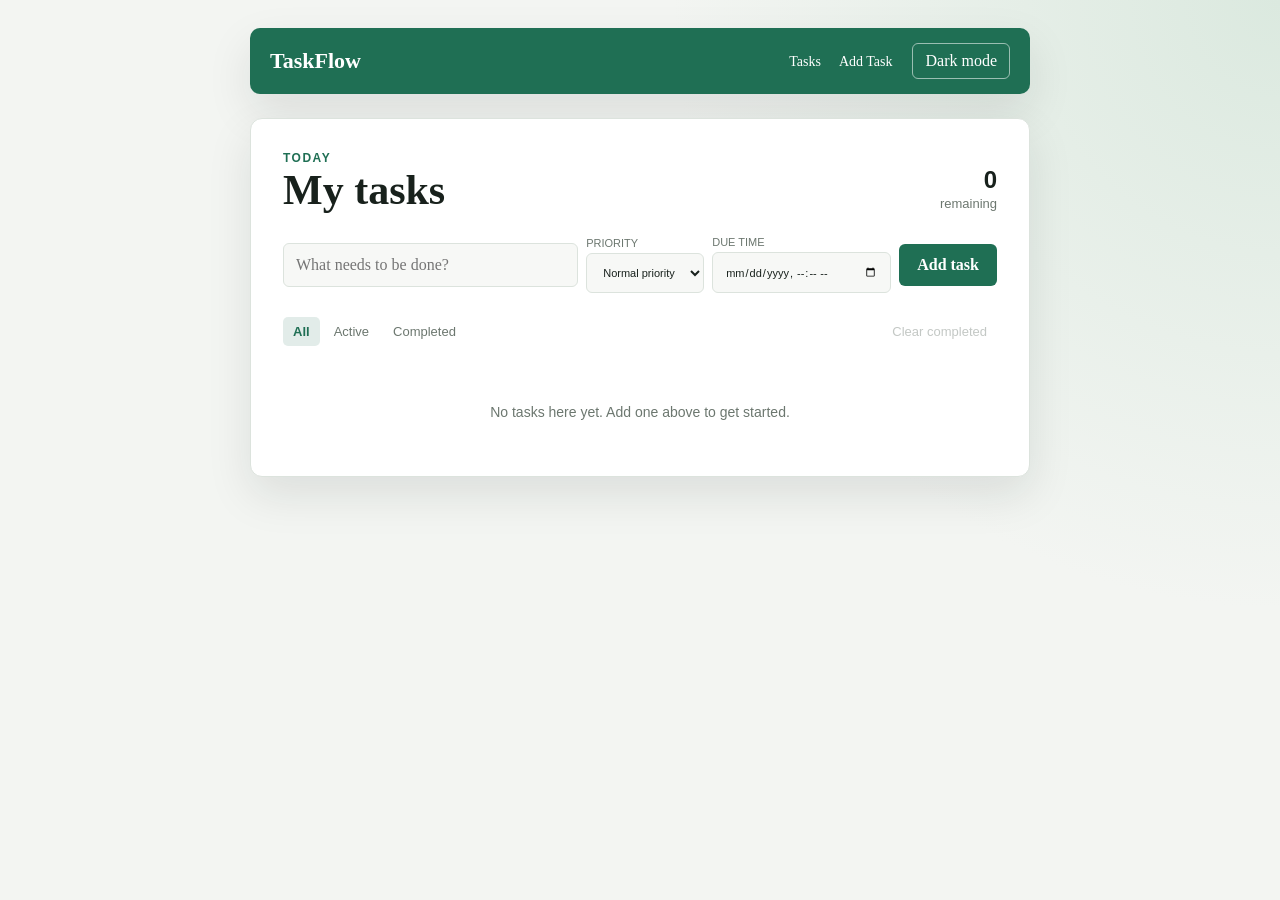
==== commit e2414551: "optimised , added time" ====
--- a/index.html
+++ b/index.html
@@ -26,6 +26,7 @@
       <div class="input-section">
         <input type="text" id="task-input" placeholder="What needs to be done?" maxlength="160" autocomplete="off" aria-label="New task">
         <label class="priority-control">Priority<select id="priority-input" aria-label="Task priority"><option value="normal">Normal priority</option><option value="high">High priority</option><option value="low">Low priority</option></select></label>
+        <label class="priority-control">Due time<input type="datetime-local" id="due-input" aria-label="Task due time"></label>
         <button id="add-btn" type="button">Add task</button>
       </div>
       <div class="toolbar">
@@ -41,19 +42,57 @@
     const taskInput = document.getElementById('task-input');
     const addBtn = document.getElementById('add-btn');
     const priorityInput = document.getElementById('priority-input');
+    const dueInput = document.getElementById('due-input');
     const taskList = document.getElementById('task-list');
     const remainingCount = document.getElementById('remaining-count');
     const emptyState = document.getElementById('empty-state');
     const clearCompleted = document.getElementById('clear-completed');
     const themeBtn = document.getElementById('theme-btn');
     let activeFilter = 'all';
-    let tasks = loadTasks();
-
-    function loadTasks() {
-      try { return JSON.parse(localStorage.getItem('taskflow-tasks')) || []; } catch (error) { return []; }
-    }
-
-    function saveTasks() { localStorage.setItem('taskflow-tasks', JSON.stringify(tasks)); }
+    let tasks = [];
+    let countdownInterval;
+
+    function openDatabase() {
+      return new Promise((resolve, reject) => {
+        const request = indexedDB.open('taskflow-database', 1);
+        request.onupgradeneeded = () => request.result.createObjectStore('tasks', { keyPath: 'id' });
+        request.onsuccess = () => resolve(request.result);
+        request.onerror = () => reject(request.error);
+      });
+    }
+
+    async function loadTasks() {
+      try {
+        const database = await openDatabase();
+        const storedTasks = await new Promise((resolve, reject) => {
+          const request = database.transaction('tasks', 'readonly').objectStore('tasks').getAll();
+          request.onsuccess = () => resolve(request.result);
+          request.onerror = () => reject(request.error);
+        });
+        if (storedTasks.length) return storedTasks;
+        const legacyTasks = JSON.parse(localStorage.getItem('taskflow-tasks')) || [];
+        if (legacyTasks.length) await saveTasks(legacyTasks);
+        return legacyTasks;
+      } catch (error) {
+        try { return JSON.parse(localStorage.getItem('taskflow-tasks')) || []; } catch (fallbackError) { return []; }
+      }
+    }
+
+    async function saveTasks(tasksToSave = tasks) {
+      try {
+        const database = await openDatabase();
+        const transaction = database.transaction('tasks', 'readwrite');
+        const store = transaction.objectStore('tasks');
+        store.clear();
+        tasksToSave.forEach(task => store.put(task));
+        await new Promise((resolve, reject) => {
+          transaction.oncomplete = resolve;
+          transaction.onerror = () => reject(transaction.error);
+        });
+      } catch (error) {
+        localStorage.setItem('taskflow-tasks', JSON.stringify(tasksToSave));
+      }
+    }
 
     function renderTasks() {
       const visibleTasks = tasks.filter(task => activeFilter === 'all' || (activeFilter === 'completed' ? task.completed : !task.completed));
@@ -85,7 +124,11 @@
       priority.className = 'priority-label';
       priority.textContent = { none: 'No priority', p1: 'High priority', p2: 'Normal priority', p3: 'Low priority', normal: 'Normal priority', high: 'High priority', low: 'Low priority' }[task.priority] || 'Normal priority';
 
-      const content = document.createElement('div'); content.className = 'task-content'; content.append(taskText, priority);
+      const content = document.createElement('div'); content.className = 'task-content';
+      const due = document.createElement('span');
+      due.className = 'task-due';
+      due.dataset.due = task.dueAt || '';
+      content.append(taskText, priority, due);
       const actions = document.createElement('div'); actions.className = 'task-actions';
       const editBtn = document.createElement('button');
       editBtn.className = 'row-btn'; editBtn.type = 'button'; editBtn.dataset.action = 'edit'; editBtn.textContent = 'Edit';
@@ -107,8 +150,8 @@
     function addTask() {
       const text = taskInput.value.trim();
       if (!text) return;
-      tasks.unshift({ id: crypto.randomUUID ? crypto.randomUUID() : String(Date.now()), text, priority: priorityInput.value, completed: false });
-      saveTasks(); renderTasks(); taskInput.value = ''; taskInput.focus();
+      tasks.unshift({ id: crypto.randomUUID ? crypto.randomUUID() : String(Date.now()), text, priority: priorityInput.value, dueAt: dueInput.value ? new Date(dueInput.value).toISOString() : null, completed: false });
+      saveTasks(); renderTasks(); taskInput.value = ''; dueInput.value = ''; taskInput.focus();
     }
 
     function updateTask(id, action) {
@@ -140,7 +183,40 @@
     });
     if (localStorage.getItem('taskflow-theme') === 'dark') { document.body.classList.add('dark-mode'); themeBtn.textContent = 'Light mode'; themeBtn.setAttribute('aria-label', 'Switch to light mode'); }
 
-    renderTasks();
+    function formatDueTime(dueAt) {
+      const remaining = new Date(dueAt).getTime() - Date.now();
+      if (remaining <= 0) return 'Overdue';
+      const minutes = Math.floor(remaining / 60000);
+      const days = Math.floor(minutes / 1440);
+      const hours = Math.floor((minutes % 1440) / 60);
+      const shortMinutes = minutes % 60;
+      if (days) return `${days}d ${hours}h left`;
+      if (hours) return `${hours}h ${shortMinutes}m left`;
+      return `${Math.max(1, shortMinutes)}m left`;
+    }
+
+    function formatDueDate(dueAt) {
+      return new Date(dueAt).toLocaleString([], {
+        month: 'numeric', day: 'numeric', year: 'numeric',
+        hour: 'numeric', minute: '2-digit', hour12: true
+      });
+    }
+
+    function updateCountdowns() {
+      document.querySelectorAll('.task-due').forEach(element => {
+        if (!element.dataset.due) { element.hidden = true; return; }
+        element.hidden = false;
+        element.textContent = `Due ${formatDueDate(element.dataset.due)} (${formatDueTime(element.dataset.due)})`;
+        element.classList.toggle('overdue', new Date(element.dataset.due).getTime() <= Date.now());
+      });
+    }
+
+    loadTasks().then(loadedTasks => {
+      tasks = loadedTasks;
+      renderTasks();
+      updateCountdowns();
+      countdownInterval = setInterval(updateCountdowns, 30000);
+    });
   </script>
 </body>
 </html>
--- a/style.css
+++ b/style.css
@@ -12,12 +12,12 @@
 .todo-container { padding: 32px; background: var(--panel); border: 1px solid var(--line); border-radius: 12px; box-shadow: var(--shadow); }
 .list-header { display: flex; justify-content: space-between; align-items: end; margin-bottom: 25px; } .eyebrow { margin: 0 0 4px; color: var(--accent); font: bold 12px Arial, sans-serif; letter-spacing: 1.5px; text-transform: uppercase; }
 h1 { margin: 0; font-size: clamp(28px, 6vw, 42px); line-height: 1; } .stats { display: grid; gap: 2px; color: var(--muted); font: 13px Arial, sans-serif; text-align: right; } .stats strong { color: var(--text); font-size: 24px; }
-.input-section { gap: 8px; margin-bottom: 24px; } #task-input, #priority-input, .edit-input { min-width: 0; padding: 12px; color: var(--text); background: var(--surface); border: 1px solid var(--line); border-radius: 6px; outline: none; } #task-input { flex: 1; } .priority-control { display: grid; gap: 4px; color: var(--muted); font: 11px Arial, sans-serif; text-transform: uppercase; }
-#task-input:focus, #priority-input:focus, .edit-input:focus { border-color: var(--accent); } #add-btn { padding: 12px 18px; color: #fff; background: var(--accent); border: 0; border-radius: 6px; font-weight: bold; } #add-btn:hover { background: var(--accent-strong); }
+.input-section { gap: 8px; margin-bottom: 24px; } #task-input, #priority-input, #due-input, .edit-input { min-width: 0; padding: 12px; color: var(--text); background: var(--surface); border: 1px solid var(--line); border-radius: 6px; outline: none; } #task-input { flex: 1; } .priority-control { display: grid; gap: 4px; color: var(--muted); font: 11px Arial, sans-serif; text-transform: uppercase; }
+#task-input:focus, #priority-input:focus, #due-input:focus, .edit-input:focus { border-color: var(--accent); } #add-btn { padding: 12px 18px; color: #fff; background: var(--accent); border: 0; border-radius: 6px; font-weight: bold; } #add-btn:hover { background: var(--accent-strong); }
 .toolbar { justify-content: space-between; gap: 12px; margin-bottom: 14px; } .filters { gap: 4px; } .filter-btn, .text-btn, .row-btn { padding: 7px 10px; color: var(--muted); background: transparent; border: 0; border-radius: 5px; font: 13px Arial, sans-serif; } .filter-btn.active { color: var(--accent); background: color-mix(in srgb, var(--accent) 13%, transparent); font-weight: bold; } .text-btn:disabled { cursor: not-allowed; opacity: .4; }
 #task-list { display: grid; gap: 9px; padding: 0; margin: 0; list-style: none; } .task-item { display: flex; align-items: center; gap: 11px; padding: 14px; background: var(--surface); border: 1px solid var(--line); border-left: 4px solid var(--accent); border-radius: 7px; animation: taskReveal .2s ease both; } .task-item.priority-p1, .task-item.priority-high { border-left-color: #c76a4b; } .task-item.priority-p3, .task-item.priority-low { border-left-color: #7d9ca4; } .task-item.completed { opacity: .65; } .task-item.completed .task-text { text-decoration: line-through; }
-.check-btn { flex: 0 0 22px; width: 22px; height: 22px; padding: 0; color: #fff; background: transparent; border: 1px solid var(--muted); border-radius: 50%; } .completed .check-btn { background: var(--accent); border-color: var(--accent); } .task-content { flex: 1; min-width: 0; } .task-text { display: block; overflow-wrap: anywhere; font-size: 17px; } .priority-label { display: block; margin-top: 4px; color: var(--muted); font: 10px Arial, sans-serif; text-transform: uppercase; } .task-actions { gap: 2px; } .row-btn:hover { color: var(--text); background: var(--line); } .delete-btn:hover { color: var(--danger); } .edit-input { width: 100%; }
+.check-btn { flex: 0 0 22px; width: 22px; height: 22px; padding: 0; color: #fff; background: transparent; border: 1px solid var(--muted); border-radius: 50%; } .completed .check-btn { background: var(--accent); border-color: var(--accent); } .task-content { flex: 1; min-width: 0; } .task-text { display: block; overflow-wrap: anywhere; font-size: 17px; } .priority-label, .task-due { display: block; margin-top: 4px; color: var(--muted); font: 10px Arial, sans-serif; text-transform: uppercase; } .task-due.overdue { color: var(--danger); font-weight: bold; } .task-actions { gap: 2px; } .row-btn:hover { color: var(--text); background: var(--line); } .delete-btn:hover { color: var(--danger); } .edit-input { width: 100%; }
 .empty-state { padding: 30px 10px 10px; color: var(--muted); font: 14px Arial, sans-serif; text-align: center; } .empty-state[hidden] { display: none; }
 @keyframes taskReveal { from { opacity: 0; transform: translateY(5px); } to { opacity: 1; transform: translateY(0); } }
-@media (max-width: 580px) { body { padding: 14px 10px; } .navbar, .nav-actions { align-items: flex-start; } .navbar { flex-direction: column; } .nav-actions { width: 100%; justify-content: space-between; } .todo-container { padding: 22px 16px; } .input-section { align-items: stretch; flex-wrap: wrap; } #task-input { flex-basis: 100%; } #priority-input, #add-btn { flex: 1; } .task-actions { flex-direction: column; align-items: stretch; } }
+@media (max-width: 580px) { body { padding: 14px 10px; } .navbar, .nav-actions { align-items: flex-start; } .navbar { flex-direction: column; } .nav-actions { width: 100%; justify-content: space-between; } .todo-container { padding: 22px 16px; } .input-section { align-items: stretch; flex-wrap: wrap; } #task-input { flex-basis: 100%; } #priority-input, #due-input, #add-btn { flex: 1; } .task-actions { flex-direction: column; align-items: stretch; } }
 @media (prefers-reduced-motion: reduce) { *, *::before, *::after { animation: none !important; transition: none !important; } }
